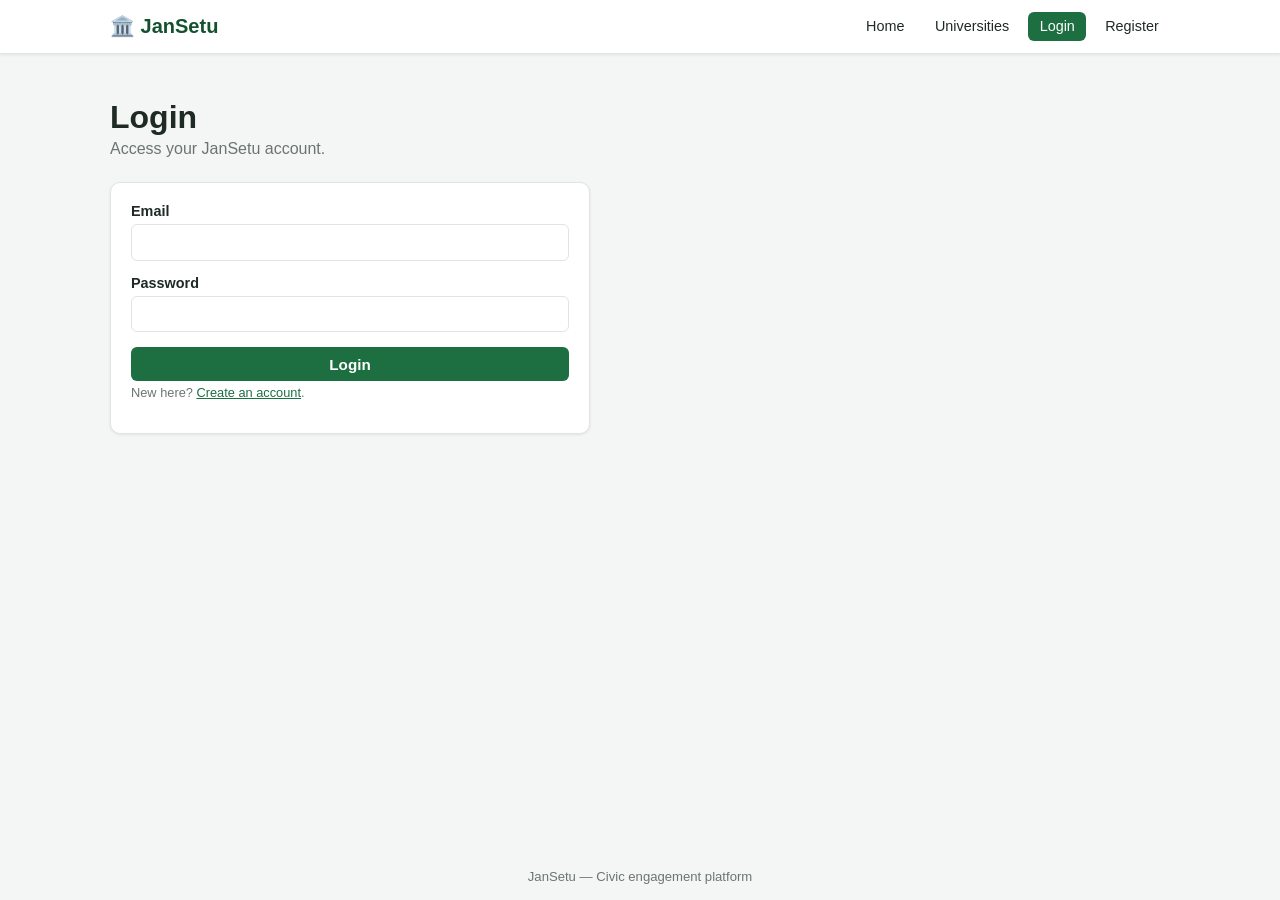
==== src/main/resources/static/admin.html @ 2b70718b "Add initial domain models and configuration classes - Introduced enums for Role, EngagementType, Ass" ====
<!DOCTYPE html>
<html lang="en">
<head>
  <meta charset="UTF-8" />
  <meta name="viewport" content="width=device-width, initial-scale=1.0" />
  <title>Admin — JanSetu</title>
  <link rel="stylesheet" href="css/styles.css" />
</head>
<body>
  <div id="site-nav"></div>

  <main class="container">
    <h1 class="page-title">Administration</h1>
    <p class="page-subtitle">Approve new accounts and reassign university assignments as needed.</p>

    <div id="approval-alert"></div>
    <div class="card">
      <h3>Pending account approvals</h3>
      <table>
        <thead>
          <tr>
            <th>Name</th>
            <th>Email</th>
            <th>Role</th>
            <th>Organization</th>
            <th>Requested</th>
            <th></th>
          </tr>
        </thead>
        <tbody id="pending-users-body"></tbody>
      </table>
      <div id="pending-empty-state" class="empty-state hidden">No pending account approvals.</div>
    </div>

    <h2 class="page-title" style="font-size:1.3rem;">University assignments</h2>
    <p class="page-subtitle">Review any university's assignments and reassign them if needed.</p>

    <div class="card" style="max-width:420px;">
      <label for="university-id">University ID</label>
      <div class="inline-actions">
        <input type="number" id="university-id" min="1" placeholder="e.g. 1" />
        <button class="btn secondary" id="load-btn">Load assignments</button>
      </div>
    </div>

    <div id="alert-box"></div>

    <div class="card hidden" id="assignments-card">
      <table>
        <thead>
          <tr>
            <th>Challenge</th>
            <th>Domain</th>
            <th>University</th>
            <th>Status</th>
            <th>Notes</th>
            <th>Reassign to</th>
          </tr>
        </thead>
        <tbody id="assignments-body"></tbody>
      </table>
      <div id="empty-state" class="empty-state hidden">No assignments found for this university yet.</div>
    </div>
  </main>

  <footer class="site-footer">JanSetu — Civic engagement platform</footer>

  <script src="js/api.js"></script>
  <script src="js/nav.js"></script>
  <script src="js/admin.js"></script>
</body>
</html>
---- src/main/resources/static/css/styles.css ----
:root {
  --color-primary: #1d6f42;
  --color-primary-dark: #14512f;
  --color-accent: #f2994a;
  --color-bg: #f4f6f5;
  --color-surface: #ffffff;
  --color-border: #e0e4e2;
  --color-text: #1f2a24;
  --color-muted: #6b7570;
  --color-danger: #c0392b;
  --color-success: #1d6f42;
  --radius: 10px;
  --shadow: 0 1px 3px rgba(0, 0, 0, 0.08);
}

* {
  box-sizing: border-box;
}

body {
  margin: 0;
  font-family: "Segoe UI", Roboto, Arial, sans-serif;
  background: var(--color-bg);
  color: var(--color-text);
  min-height: 100vh;
  display: flex;
  flex-direction: column;
}

a {
  color: var(--color-primary);
}

header.site-header {
  background: var(--color-surface);
  border-bottom: 1px solid var(--color-border);
  box-shadow: var(--shadow);
  position: sticky;
  top: 0;
  z-index: 10;
}

nav.navbar {
  max-width: 1100px;
  margin: 0 auto;
  display: flex;
  align-items: center;
  justify-content: space-between;
  padding: 0.75rem 1.25rem;
  flex-wrap: wrap;
  gap: 0.5rem;
}

.brand {
  font-size: 1.25rem;
  font-weight: 700;
  color: var(--color-primary-dark);
  text-decoration: none;
}

.nav-links {
  display: flex;
  gap: 0.5rem;
  align-items: center;
  flex-wrap: wrap;
}

.nav-links a, .nav-links button {
  text-decoration: none;
  color: var(--color-text);
  font-size: 0.9rem;
  padding: 0.4rem 0.7rem;
  border-radius: 6px;
  background: transparent;
  border: none;
  cursor: pointer;
}

.nav-links a:hover, .nav-links button:hover {
  background: var(--color-bg);
}

.nav-links .active {
  background: var(--color-primary);
  color: #fff;
}

.badge-role {
  font-size: 0.72rem;
  color: #fff;
  background: var(--color-accent);
  padding: 0.15rem 0.5rem;
  border-radius: 999px;
  margin-left: 0.35rem;
}

main.container {
  max-width: 1100px;
  margin: 0 auto;
  padding: 1.5rem 1.25rem 3rem;
  width: 100%;
  flex: 1;
}

.page-title {
  margin-bottom: 0.25rem;
}

.page-subtitle {
  color: var(--color-muted);
  margin-top: 0;
  margin-bottom: 1.5rem;
}

.card {
  background: var(--color-surface);
  border: 1px solid var(--color-border);
  border-radius: var(--radius);
  box-shadow: var(--shadow);
  padding: 1.25rem;
  margin-bottom: 1.25rem;
}

.card h2, .card h3 {
  margin-top: 0;
}

.grid {
  display: grid;
  gap: 1.25rem;
}

.grid-2 {
  grid-template-columns: repeat(auto-fit, minmax(280px, 1fr));
}

.grid-3 {
  grid-template-columns: repeat(auto-fit, minmax(220px, 1fr));
}

.stat {
  text-align: center;
}

.stat .value {
  font-size: 2rem;
  font-weight: 700;
  color: var(--color-primary);
}

.stat .label {
  color: var(--color-muted);
  font-size: 0.85rem;
}

form.stacked {
  display: flex;
  flex-direction: column;
  gap: 0.9rem;
  max-width: 480px;
}

label {
  font-weight: 600;
  font-size: 0.9rem;
  margin-bottom: 0.3rem;
  display: block;
}

input, select, textarea {
  width: 100%;
  padding: 0.55rem 0.7rem;
  border: 1px solid var(--color-border);
  border-radius: 6px;
  font-size: 0.95rem;
  font-family: inherit;
  background: #fff;
  color: var(--color-text);
}

input:focus, select:focus, textarea:focus {
  outline: 2px solid var(--color-primary);
  outline-offset: 1px;
}

textarea {
  resize: vertical;
  min-height: 90px;
}

.btn {
  display: inline-block;
  padding: 0.55rem 1.1rem;
  border-radius: 6px;
  border: none;
  background: var(--color-primary);
  color: #fff;
  font-weight: 600;
  cursor: pointer;
  font-size: 0.95rem;
  text-decoration: none;
  text-align: center;
}

.btn:hover {
  background: var(--color-primary-dark);
}

.btn.secondary {
  background: #fff;
  color: var(--color-primary);
  border: 1px solid var(--color-primary);
}

.btn.danger {
  background: var(--color-danger);
}

.btn.small {
  padding: 0.3rem 0.7rem;
  font-size: 0.82rem;
}

.btn[disabled] {
  opacity: 0.6;
  cursor: not-allowed;
}

.inline-actions {
  display: flex;
  gap: 0.5rem;
  flex-wrap: wrap;
}

.alert {
  padding: 0.7rem 0.9rem;
  border-radius: 6px;
  margin-bottom: 1rem;
  font-size: 0.9rem;
}

.alert.error {
  background: #fdecea;
  color: var(--color-danger);
  border: 1px solid #f5c6cb;
}

.alert.success {
  background: #e7f5ea;
  color: var(--color-success);
  border: 1px solid #b9e3c2;
}

.alert.info {
  background: #eef4fb;
  color: #2c5c8a;
  border: 1px solid #cfe0f2;
}

table {
  width: 100%;
  border-collapse: collapse;
  font-size: 0.9rem;
}

th, td {
  text-align: left;
  padding: 0.6rem 0.5rem;
  border-bottom: 1px solid var(--color-border);
  vertical-align: top;
}

th {
  color: var(--color-muted);
  font-weight: 600;
}

.pill {
  display: inline-block;
  padding: 0.15rem 0.6rem;
  border-radius: 999px;
  font-size: 0.75rem;
  font-weight: 600;
  background: #eef4fb;
  color: #2c5c8a;
}

.pill.status-SUBMITTED { background: #eef4fb; color: #2c5c8a; }
.pill.status-CLASSIFIED { background: #f5eefc; color: #6a3d9a; }
.pill.status-ASSIGNED { background: #fdf3e3; color: #a5680f; }
.pill.status-IN_PROGRESS { background: #fdf3e3; color: #a5680f; }
.pill.status-RESOLVED { background: #e7f5ea; color: var(--color-success); }
.pill.status-REJECTED { background: #fdecea; color: var(--color-danger); }

.muted {
  color: var(--color-muted);
}

.empty-state {
  text-align: center;
  padding: 2rem 1rem;
  color: var(--color-muted);
}

.thumb-list {
  display: flex;
  flex-wrap: wrap;
  gap: 0.6rem;
  margin-top: 0.75rem;
}

.thumb-list img, .thumb-list video {
  width: 140px;
  height: 100px;
  object-fit: cover;
  border-radius: 6px;
  border: 1px solid var(--color-border);
}

.file-link {
  display: block;
  padding: 0.5rem;
  border: 1px solid var(--color-border);
  border-radius: 6px;
  font-size: 0.85rem;
}

footer.site-footer {
  text-align: center;
  padding: 1rem;
  color: var(--color-muted);
  font-size: 0.82rem;
}

.chart-wrap {
  position: relative;
  height: 260px;
}

.hidden {
  display: none !important;
}

.help-text {
  font-size: 0.8rem;
  color: var(--color-muted);
  margin-top: 0.25rem;
}
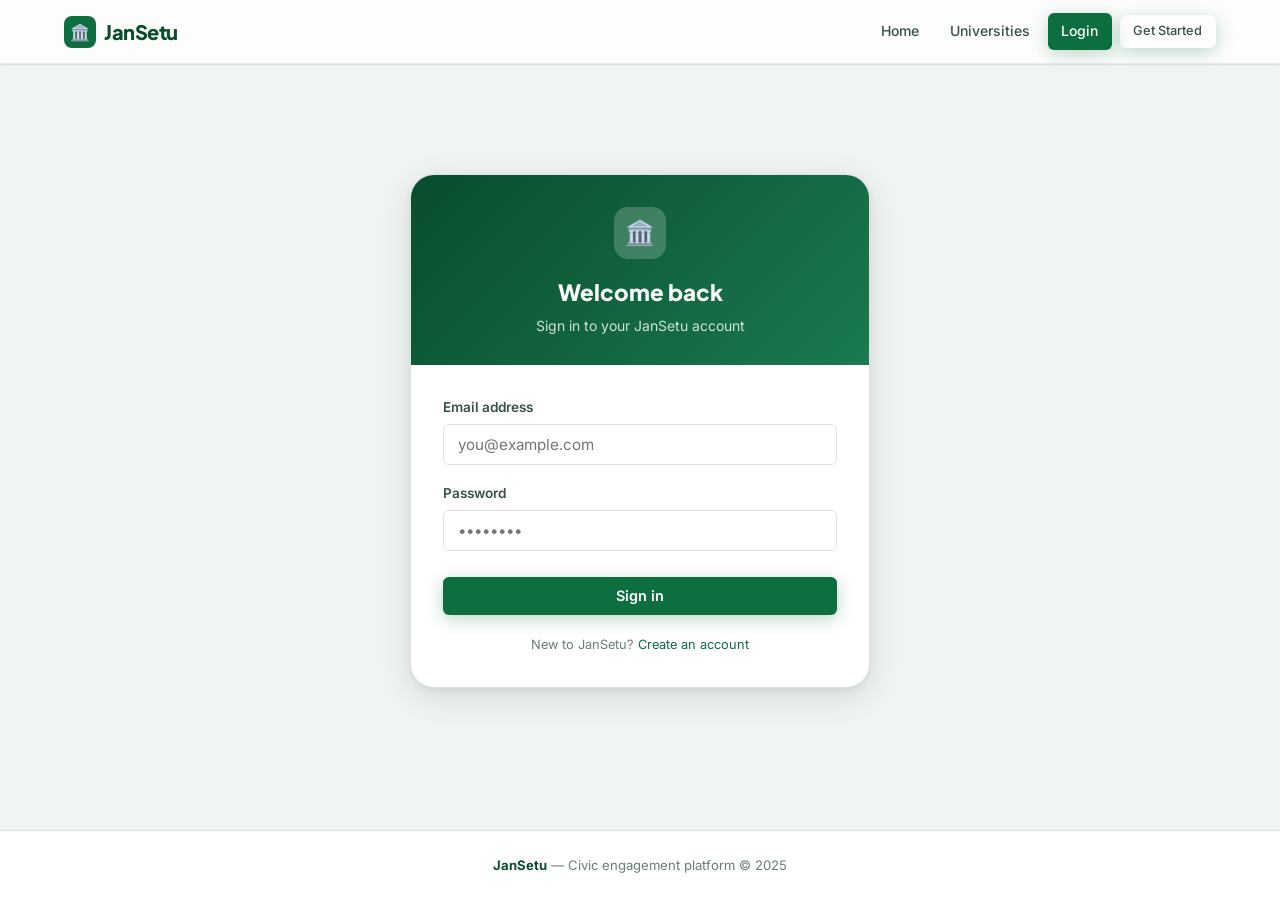
==== commit b82c6c75: "my local changes" ====
--- a/src/main/resources/static/admin.html
+++ b/src/main/resources/static/admin.html
@@ -4,66 +4,92 @@
   <meta charset="UTF-8" />
   <meta name="viewport" content="width=device-width, initial-scale=1.0" />
   <title>Admin — JanSetu</title>
+  <link rel="preconnect" href="https://fonts.googleapis.com" />
+  <link rel="preconnect" href="https://fonts.gstatic.com" crossorigin />
+  <link href="https://fonts.googleapis.com/css2?family=Inter:wght@400;500;600;700&family=Plus+Jakarta+Sans:wght@700;800&display=swap" rel="stylesheet" />
   <link rel="stylesheet" href="css/styles.css" />
 </head>
 <body>
   <div id="site-nav"></div>
 
   <main class="container">
-    <h1 class="page-title">Administration</h1>
-    <p class="page-subtitle">Approve new accounts and reassign university assignments as needed.</p>
-
-    <div id="approval-alert"></div>
-    <div class="card">
-      <h3>Pending account approvals</h3>
-      <table>
-        <thead>
-          <tr>
-            <th>Name</th>
-            <th>Email</th>
-            <th>Role</th>
-            <th>Organization</th>
-            <th>Requested</th>
-            <th></th>
-          </tr>
-        </thead>
-        <tbody id="pending-users-body"></tbody>
-      </table>
-      <div id="pending-empty-state" class="empty-state hidden">No pending account approvals.</div>
+    <div class="page-header animate-in">
+      <h1 class="page-title">Administration</h1>
+      <p class="page-subtitle">Approve new accounts and reassign university assignments as needed.</p>
     </div>
 
-    <h2 class="page-title" style="font-size:1.3rem;">University assignments</h2>
-    <p class="page-subtitle">Review any university's assignments and reassign them if needed.</p>
+    <!-- Pending Approvals -->
+    <div class="section-label animate-in" style="animation-delay:.05s">
+      <span class="slabel-icon">✅</span>
+      <h2>Pending Account Approvals</h2>
+    </div>
 
-    <div class="card" style="max-width:420px;">
+    <div class="card animate-in" style="animation-delay:.1s">
+      <div id="approval-alert"></div>
+      <div class="table-wrap">
+        <table>
+          <thead>
+            <tr>
+              <th>Name</th>
+              <th>Email</th>
+              <th>Role</th>
+              <th>Organization</th>
+              <th>Requested</th>
+              <th></th>
+            </tr>
+          </thead>
+          <tbody id="pending-users-body"></tbody>
+        </table>
+      </div>
+      <div id="pending-empty-state" class="empty-state hidden">
+        <span class="es-icon">🎉</span>
+        No pending account approvals.
+      </div>
+    </div>
+
+    <div class="divider"></div>
+
+    <!-- University Assignments -->
+    <div class="section-label animate-in" style="animation-delay:.15s">
+      <span class="slabel-icon">🎓</span>
+      <h2>University Assignments</h2>
+    </div>
+    <p class="page-subtitle" style="margin-bottom:1.25rem;">Review any university's assignments and reassign them if needed.</p>
+
+    <div class="card animate-in" style="max-width:480px;animation-delay:.2s">
       <label for="university-id">University ID</label>
-      <div class="inline-actions">
-        <input type="number" id="university-id" min="1" placeholder="e.g. 1" />
+      <div class="inline-actions" style="margin-top:0.5rem;">
+        <input type="number" id="university-id" min="1" placeholder="e.g. 1" style="max-width:180px;" />
         <button class="btn secondary" id="load-btn">Load assignments</button>
       </div>
     </div>
 
     <div id="alert-box"></div>
 
-    <div class="card hidden" id="assignments-card">
-      <table>
-        <thead>
-          <tr>
-            <th>Challenge</th>
-            <th>Domain</th>
-            <th>University</th>
-            <th>Status</th>
-            <th>Notes</th>
-            <th>Reassign to</th>
-          </tr>
-        </thead>
-        <tbody id="assignments-body"></tbody>
-      </table>
-      <div id="empty-state" class="empty-state hidden">No assignments found for this university yet.</div>
+    <div class="card hidden animate-in" id="assignments-card">
+      <div class="table-wrap">
+        <table>
+          <thead>
+            <tr>
+              <th>Challenge</th>
+              <th>Domain</th>
+              <th>University</th>
+              <th>Status</th>
+              <th>Notes</th>
+              <th>Reassign to</th>
+            </tr>
+          </thead>
+          <tbody id="assignments-body"></tbody>
+        </table>
+      </div>
+      <div id="empty-state" class="empty-state hidden">
+        <span class="es-icon">📭</span>
+        No assignments found for this university yet.
+      </div>
     </div>
   </main>
 
-  <footer class="site-footer">JanSetu — Civic engagement platform</footer>
+  <footer class="site-footer"><strong>JanSetu</strong> — Civic engagement platform &copy; 2025</footer>
 
   <script src="js/api.js"></script>
   <script src="js/nav.js"></script>
--- a/src/main/resources/static/css/styles.css
+++ b/src/main/resources/static/css/styles.css
@@ -1,348 +1,766 @@
+/* ============================================================
+   JanSetu — Professional Design System
+   ============================================================ */
+
+@import url('https://fonts.googleapis.com/css2?family=Inter:wght@400;500;600;700&family=Plus+Jakarta+Sans:wght@700;800&display=swap');
+
+/* ── Design Tokens ─────────────────────────────────────────── */
 :root {
-  --color-primary: #1d6f42;
-  --color-primary-dark: #14512f;
-  --color-accent: #f2994a;
-  --color-bg: #f4f6f5;
-  --color-surface: #ffffff;
-  --color-border: #e0e4e2;
-  --color-text: #1f2a24;
-  --color-muted: #6b7570;
-  --color-danger: #c0392b;
-  --color-success: #1d6f42;
-  --radius: 10px;
-  --shadow: 0 1px 3px rgba(0, 0, 0, 0.08);
-}
-
-* {
-  box-sizing: border-box;
-}
+  --clr-primary:        #0d6e3f;
+  --clr-primary-dark:   #094d2c;
+  --clr-primary-light:  #e6f4ec;
+  --clr-accent:         #e8994a;
+  --clr-accent-light:   #fef4e8;
+
+  --clr-bg:             #f0f4f2;
+  --clr-surface:        #ffffff;
+  --clr-surface-2:      #f8faf9;
+  --clr-border:         #dde5e1;
+  --clr-border-strong:  #c4d0ca;
+
+  --clr-text:           #111c17;
+  --clr-text-2:         #3a4f45;
+  --clr-muted:          #6b7d75;
+
+  --clr-danger:         #c0392b;
+  --clr-danger-light:   #fdecea;
+  --clr-success:        #0d6e3f;
+  --clr-success-light:  #e6f4ec;
+  --clr-info:           #1a5fa8;
+  --clr-info-light:     #eaf0fb;
+
+  --radius-sm:   6px;
+  --radius:      12px;
+  --radius-lg:   18px;
+  --radius-xl:   24px;
+
+  --shadow-xs:  0 1px 2px rgba(0,0,0,.06);
+  --shadow-sm:  0 2px 6px rgba(0,0,0,.07), 0 0 1px rgba(0,0,0,.04);
+  --shadow:     0 4px 16px rgba(0,0,0,.09), 0 1px 3px rgba(0,0,0,.05);
+  --shadow-lg:  0 8px 32px rgba(0,0,0,.12), 0 2px 6px rgba(0,0,0,.06);
+  --shadow-primary: 0 4px 18px rgba(13,110,63,.28);
+
+  --transition: 0.2s cubic-bezier(0.4, 0, 0.2, 1);
+
+  --nav-h: 64px;
+}
+
+/* ── Reset ─────────────────────────────────────────────────── */
+*, *::before, *::after { box-sizing: border-box; margin: 0; padding: 0; }
+
+html { scroll-behavior: smooth; }
 
 body {
-  margin: 0;
-  font-family: "Segoe UI", Roboto, Arial, sans-serif;
-  background: var(--color-bg);
-  color: var(--color-text);
+  font-family: 'Inter', 'Segoe UI', Roboto, sans-serif;
+  background: var(--clr-bg);
+  color: var(--clr-text);
   min-height: 100vh;
   display: flex;
   flex-direction: column;
-}
-
-a {
-  color: var(--color-primary);
-}
-
+  line-height: 1.6;
+  -webkit-font-smoothing: antialiased;
+}
+
+a { color: var(--clr-primary); text-decoration: none; }
+a:hover { color: var(--clr-primary-dark); }
+img, video { display: block; max-width: 100%; }
+
+/* ── Animations ────────────────────────────────────────────── */
+@keyframes fadeUp {
+  from { opacity: 0; transform: translateY(16px); }
+  to   { opacity: 1; transform: translateY(0); }
+}
+@keyframes pulse {
+  0%, 100% { opacity: 1; }
+  50%       { opacity: .45; }
+}
+@keyframes shimmer {
+  0%   { background-position: -400px 0; }
+  100% { background-position: 400px 0; }
+}
+
+.animate-in {
+  animation: fadeUp 0.45s var(--transition) both;
+}
+
+/* ── Navigation ────────────────────────────────────────────── */
 header.site-header {
-  background: var(--color-surface);
-  border-bottom: 1px solid var(--color-border);
-  box-shadow: var(--shadow);
   position: sticky;
   top: 0;
-  z-index: 10;
+  z-index: 100;
+  height: var(--nav-h);
+  background: rgba(255, 255, 255, 0.82);
+  backdrop-filter: blur(14px);
+  -webkit-backdrop-filter: blur(14px);
+  border-bottom: 1px solid rgba(0,0,0,.07);
+  box-shadow: 0 1px 0 rgba(0,0,0,.04), var(--shadow-xs);
 }
 
 nav.navbar {
-  max-width: 1100px;
+  max-width: 1200px;
   margin: 0 auto;
+  height: 100%;
   display: flex;
   align-items: center;
   justify-content: space-between;
-  padding: 0.75rem 1.25rem;
+  padding: 0 1.5rem;
+  gap: 1rem;
+}
+
+.brand {
+  display: flex;
+  align-items: center;
+  gap: 0.5rem;
+  font-family: 'Plus Jakarta Sans', sans-serif;
+  font-size: 1.25rem;
+  font-weight: 800;
+  color: var(--clr-primary-dark);
+  letter-spacing: -0.5px;
+  white-space: nowrap;
+}
+.brand:hover { color: var(--clr-primary); }
+.brand-icon {
+  width: 32px; height: 32px;
+  background: var(--clr-primary);
+  border-radius: 8px;
+  display: flex; align-items: center; justify-content: center;
+  font-size: 1rem;
+  flex-shrink: 0;
+}
+
+.nav-links {
+  display: flex;
+  align-items: center;
+  gap: 0.25rem;
   flex-wrap: wrap;
-  gap: 0.5rem;
-}
-
-.brand {
-  font-size: 1.25rem;
-  font-weight: 700;
-  color: var(--color-primary-dark);
+}
+
+.nav-links a,
+.nav-links button {
   text-decoration: none;
-}
-
-.nav-links {
-  display: flex;
-  gap: 0.5rem;
-  align-items: center;
-  flex-wrap: wrap;
-}
-
-.nav-links a, .nav-links button {
-  text-decoration: none;
-  color: var(--color-text);
-  font-size: 0.9rem;
-  padding: 0.4rem 0.7rem;
-  border-radius: 6px;
+  color: var(--clr-text-2);
+  font-size: 0.875rem;
+  font-weight: 500;
+  padding: 0.45rem 0.85rem;
+  border-radius: var(--radius-sm);
   background: transparent;
   border: none;
   cursor: pointer;
-}
-
-.nav-links a:hover, .nav-links button:hover {
-  background: var(--color-bg);
+  transition: background var(--transition), color var(--transition);
+  font-family: inherit;
+}
+
+.nav-links a:hover,
+.nav-links button:hover {
+  background: var(--clr-primary-light);
+  color: var(--clr-primary-dark);
 }
 
 .nav-links .active {
-  background: var(--color-primary);
+  background: var(--clr-primary);
+  color: #fff !important;
+  box-shadow: var(--shadow-primary);
+}
+
+#nav-logout-btn {
+  color: var(--clr-muted) !important;
+  border: 1px solid var(--clr-border) !important;
+}
+#nav-logout-btn:hover {
+  background: var(--clr-danger-light) !important;
+  color: var(--clr-danger) !important;
+  border-color: #f5c6cb !important;
+}
+
+.badge-role {
+  display: inline-flex;
+  align-items: center;
+  font-size: 0.7rem;
+  font-weight: 700;
+  letter-spacing: 0.04em;
+  text-transform: uppercase;
   color: #fff;
-}
-
-.badge-role {
-  font-size: 0.72rem;
-  color: #fff;
-  background: var(--color-accent);
-  padding: 0.15rem 0.5rem;
+  background: var(--clr-accent);
+  padding: 0.18rem 0.55rem;
   border-radius: 999px;
-  margin-left: 0.35rem;
-}
-
+  margin-left: 0.4rem;
+}
+
+.nav-user {
+  display: flex;
+  align-items: center;
+  gap: 0.4rem;
+  font-size: 0.875rem;
+  font-weight: 500;
+  color: var(--clr-text-2);
+  padding: 0.3rem 0.6rem;
+  background: var(--clr-surface-2);
+  border-radius: var(--radius-sm);
+  border: 1px solid var(--clr-border);
+}
+
+/* ── Layout ────────────────────────────────────────────────── */
 main.container {
-  max-width: 1100px;
+  max-width: 1200px;
   margin: 0 auto;
-  padding: 1.5rem 1.25rem 3rem;
+  padding: 2rem 1.5rem 4rem;
   width: 100%;
   flex: 1;
 }
 
+/* ── Hero / Page Header ────────────────────────────────────── */
+.page-header {
+  margin-bottom: 2rem;
+  animation: fadeUp 0.4s ease both;
+}
+
 .page-title {
-  margin-bottom: 0.25rem;
+  font-family: 'Plus Jakarta Sans', sans-serif;
+  font-size: clamp(1.6rem, 4vw, 2.25rem);
+  font-weight: 800;
+  color: var(--clr-text);
+  letter-spacing: -0.5px;
+  line-height: 1.2;
+  margin-bottom: 0.4rem;
 }
 
 .page-subtitle {
-  color: var(--color-muted);
+  color: var(--clr-muted);
+  font-size: 1rem;
+  max-width: 600px;
+}
+
+/* Hero gradient banner on homepage */
+.hero-banner {
+  background: linear-gradient(135deg, var(--clr-primary-dark) 0%, #1a7a4f 60%, #2e9e6b 100%);
+  border-radius: var(--radius-xl);
+  padding: 3rem 2.5rem;
+  margin-bottom: 2.5rem;
+  color: #fff;
+  position: relative;
+  overflow: hidden;
+  animation: fadeUp 0.5s ease both;
+}
+.hero-banner::before {
+  content: '';
+  position: absolute;
+  top: -60px; right: -60px;
+  width: 260px; height: 260px;
+  background: rgba(255,255,255,.07);
+  border-radius: 50%;
+}
+.hero-banner::after {
+  content: '';
+  position: absolute;
+  bottom: -40px; left: 30%;
+  width: 180px; height: 180px;
+  background: rgba(255,255,255,.05);
+  border-radius: 50%;
+}
+.hero-banner .page-title { color: #fff; }
+.hero-banner .page-subtitle { color: rgba(255,255,255,.8); }
+.hero-cta { margin-top: 1.5rem; display: flex; gap: 0.75rem; flex-wrap: wrap; }
+
+/* ── Cards ─────────────────────────────────────────────────── */
+.card {
+  background: var(--clr-surface);
+  border: 1px solid var(--clr-border);
+  border-radius: var(--radius);
+  box-shadow: var(--shadow-sm);
+  padding: 1.5rem;
+  margin-bottom: 1.25rem;
+  transition: box-shadow var(--transition), transform var(--transition);
+}
+
+.card:hover {
+  box-shadow: var(--shadow);
+  transform: translateY(-1px);
+}
+
+.card-header {
+  display: flex;
+  align-items: center;
+  gap: 0.6rem;
+  margin-bottom: 1.25rem;
+  padding-bottom: 0.9rem;
+  border-bottom: 1px solid var(--clr-border);
+}
+.card-header h2,
+.card-header h3 {
+  margin: 0;
+  font-family: 'Plus Jakarta Sans', sans-serif;
+  font-weight: 700;
+  color: var(--clr-text);
+}
+.card-icon {
+  width: 36px; height: 36px;
+  border-radius: 8px;
+  display: flex; align-items: center; justify-content: center;
+  font-size: 1rem;
+  background: var(--clr-primary-light);
+  flex-shrink: 0;
+}
+
+.card h2, .card h3 {
+  font-family: 'Plus Jakarta Sans', sans-serif;
+  font-weight: 700;
   margin-top: 0;
-  margin-bottom: 1.5rem;
-}
-
-.card {
-  background: var(--color-surface);
-  border: 1px solid var(--color-border);
-  border-radius: var(--radius);
-  box-shadow: var(--shadow);
-  padding: 1.25rem;
-  margin-bottom: 1.25rem;
-}
-
-.card h2, .card h3 {
-  margin-top: 0;
-}
-
-.grid {
-  display: grid;
-  gap: 1.25rem;
-}
-
-.grid-2 {
-  grid-template-columns: repeat(auto-fit, minmax(280px, 1fr));
-}
-
-.grid-3 {
-  grid-template-columns: repeat(auto-fit, minmax(220px, 1fr));
-}
-
+  margin-bottom: 0.75rem;
+  color: var(--clr-text);
+}
+
+/* Feature / Role cards */
+.feature-card {
+  background: var(--clr-surface);
+  border: 1.5px solid var(--clr-border);
+  border-radius: var(--radius-lg);
+  padding: 2rem 1.5rem;
+  text-align: center;
+  transition: border-color var(--transition), box-shadow var(--transition), transform var(--transition);
+  cursor: default;
+}
+.feature-card:hover {
+  border-color: var(--clr-primary);
+  box-shadow: var(--shadow-lg);
+  transform: translateY(-3px);
+}
+.feature-card .fc-icon {
+  width: 60px; height: 60px;
+  border-radius: 14px;
+  display: flex; align-items: center; justify-content: center;
+  font-size: 1.75rem;
+  background: var(--clr-primary-light);
+  margin: 0 auto 1.25rem;
+}
+.feature-card h3 {
+  font-family: 'Plus Jakarta Sans', sans-serif;
+  font-size: 1.1rem;
+  font-weight: 700;
+  margin-bottom: 0.6rem;
+  color: var(--clr-text);
+}
+.feature-card p { color: var(--clr-muted); font-size: 0.9rem; margin-bottom: 1.25rem; }
+
+/* ── Stat Cards ─────────────────────────────────────────────── */
 .stat {
   text-align: center;
-}
-
+  padding: 1.5rem 1rem;
+}
 .stat .value {
-  font-size: 2rem;
-  font-weight: 700;
-  color: var(--color-primary);
-}
-
+  font-family: 'Plus Jakarta Sans', sans-serif;
+  font-size: 2.5rem;
+  font-weight: 800;
+  background: linear-gradient(135deg, var(--clr-primary), #2e9e6b);
+  -webkit-background-clip: text;
+  -webkit-text-fill-color: transparent;
+  background-clip: text;
+  line-height: 1.1;
+}
 .stat .label {
-  color: var(--color-muted);
-  font-size: 0.85rem;
-}
-
+  color: var(--clr-muted);
+  font-size: 0.83rem;
+  font-weight: 500;
+  margin-top: 0.35rem;
+  text-transform: uppercase;
+  letter-spacing: 0.04em;
+}
+
+/* ── Grid ───────────────────────────────────────────────────── */
+.grid { display: grid; gap: 1.25rem; }
+.grid-2 { grid-template-columns: repeat(auto-fit, minmax(300px, 1fr)); }
+.grid-3 { grid-template-columns: repeat(auto-fit, minmax(230px, 1fr)); }
+
+/* ── Buttons ────────────────────────────────────────────────── */
+.btn {
+  display: inline-flex;
+  align-items: center;
+  justify-content: center;
+  gap: 0.4rem;
+  padding: 0.65rem 1.4rem;
+  border-radius: var(--radius-sm);
+  border: none;
+  background: var(--clr-primary);
+  color: #fff;
+  font-family: inherit;
+  font-weight: 600;
+  font-size: 0.9rem;
+  cursor: pointer;
+  text-decoration: none;
+  text-align: center;
+  transition: background var(--transition), box-shadow var(--transition), transform var(--transition);
+  box-shadow: var(--shadow-primary);
+  white-space: nowrap;
+}
+.btn:hover {
+  background: var(--clr-primary-dark);
+  box-shadow: 0 6px 22px rgba(13,110,63,.35);
+  transform: translateY(-1px);
+  color: #fff;
+}
+.btn:active { transform: translateY(0); }
+.btn:disabled, .btn[disabled] {
+  opacity: 0.55;
+  cursor: not-allowed;
+  transform: none;
+  box-shadow: none;
+}
+
+.btn.secondary {
+  background: var(--clr-surface);
+  color: var(--clr-primary);
+  border: 1.5px solid var(--clr-primary);
+  box-shadow: none;
+}
+.btn.secondary:hover {
+  background: var(--clr-primary-light);
+  box-shadow: none;
+  color: var(--clr-primary-dark);
+}
+
+.btn.outline-white {
+  background: transparent;
+  color: #fff;
+  border: 1.5px solid rgba(255,255,255,.6);
+  box-shadow: none;
+}
+.btn.outline-white:hover {
+  background: rgba(255,255,255,.15);
+  border-color: #fff;
+  color: #fff;
+  box-shadow: none;
+}
+
+.btn.danger {
+  background: var(--clr-danger);
+  box-shadow: 0 4px 14px rgba(192,57,43,.3);
+}
+.btn.danger:hover { background: #a93226; }
+
+.btn.small {
+  padding: 0.4rem 0.85rem;
+  font-size: 0.8rem;
+  border-radius: var(--radius-sm);
+}
+
+.inline-actions {
+  display: flex;
+  gap: 0.6rem;
+  flex-wrap: wrap;
+  align-items: center;
+}
+
+/* ── Forms ─────────────────────────────────────────────────── */
 form.stacked {
   display: flex;
   flex-direction: column;
-  gap: 0.9rem;
-  max-width: 480px;
+  gap: 1.1rem;
+}
+
+.form-group {
+  display: flex;
+  flex-direction: column;
+  gap: 0.35rem;
 }
 
 label {
   font-weight: 600;
-  font-size: 0.9rem;
+  font-size: 0.85rem;
+  color: var(--clr-text-2);
+  display: block;
   margin-bottom: 0.3rem;
-  display: block;
-}
-
-input, select, textarea {
+}
+
+input:not([type='file']):not([type='checkbox']):not([type='radio']),
+select,
+textarea {
   width: 100%;
-  padding: 0.55rem 0.7rem;
-  border: 1px solid var(--color-border);
-  border-radius: 6px;
+  padding: 0.65rem 0.9rem;
+  border: 1.5px solid var(--clr-border);
+  border-radius: var(--radius-sm);
   font-size: 0.95rem;
   font-family: inherit;
-  background: #fff;
-  color: var(--color-text);
-}
-
-input:focus, select:focus, textarea:focus {
-  outline: 2px solid var(--color-primary);
-  outline-offset: 1px;
+  background: var(--clr-surface);
+  color: var(--clr-text);
+  transition: border-color var(--transition), box-shadow var(--transition);
+  outline: none;
+}
+
+input:not([type='file']):not([type='checkbox']):not([type='radio']):focus,
+select:focus,
+textarea:focus {
+  border-color: var(--clr-primary);
+  box-shadow: 0 0 0 3px rgba(13,110,63,.14);
+}
+
+input:not([type='file']):not([type='checkbox']):not([type='radio']):hover,
+select:hover,
+textarea:hover {
+  border-color: var(--clr-border-strong);
 }
 
 textarea {
   resize: vertical;
-  min-height: 90px;
-}
-
-.btn {
-  display: inline-block;
-  padding: 0.55rem 1.1rem;
-  border-radius: 6px;
-  border: none;
-  background: var(--color-primary);
+  min-height: 100px;
+}
+
+input[type='file'] {
+  width: 100%;
+  padding: 0.6rem 0.9rem;
+  border: 2px dashed var(--clr-border);
+  border-radius: var(--radius-sm);
+  font-size: 0.9rem;
+  font-family: inherit;
+  background: var(--clr-surface-2);
+  color: var(--clr-muted);
+  cursor: pointer;
+  transition: border-color var(--transition), background var(--transition);
+}
+input[type='file']:hover {
+  border-color: var(--clr-primary);
+  background: var(--clr-primary-light);
+}
+
+/* Auth card layout */
+.auth-layout {
+  min-height: calc(100vh - var(--nav-h) - 80px);
+  display: flex;
+  align-items: center;
+  justify-content: center;
+}
+.auth-card {
+  width: 100%;
+  max-width: 460px;
+  background: var(--clr-surface);
+  border: 1px solid var(--clr-border);
+  border-radius: var(--radius-xl);
+  box-shadow: var(--shadow-lg);
+  overflow: hidden;
+  animation: fadeUp 0.4s ease both;
+}
+.auth-card-header {
+  background: linear-gradient(135deg, var(--clr-primary-dark), #1a7a4f);
+  padding: 2rem 2rem 1.75rem;
+  text-align: center;
   color: #fff;
-  font-weight: 600;
-  cursor: pointer;
-  font-size: 0.95rem;
-  text-decoration: none;
-  text-align: center;
-}
-
-.btn:hover {
-  background: var(--color-primary-dark);
-}
-
-.btn.secondary {
-  background: #fff;
-  color: var(--color-primary);
-  border: 1px solid var(--color-primary);
-}
-
-.btn.danger {
-  background: var(--color-danger);
-}
-
-.btn.small {
-  padding: 0.3rem 0.7rem;
-  font-size: 0.82rem;
-}
-
-.btn[disabled] {
-  opacity: 0.6;
-  cursor: not-allowed;
-}
-
-.inline-actions {
-  display: flex;
-  gap: 0.5rem;
-  flex-wrap: wrap;
-}
-
+}
+.auth-card-header .auth-logo {
+  width: 52px; height: 52px;
+  background: rgba(255,255,255,.2);
+  border-radius: 14px;
+  display: flex; align-items: center; justify-content: center;
+  font-size: 1.5rem;
+  margin: 0 auto 1rem;
+}
+.auth-card-header h1 {
+  font-family: 'Plus Jakarta Sans', sans-serif;
+  font-size: 1.4rem;
+  font-weight: 800;
+  margin-bottom: 0.25rem;
+}
+.auth-card-header p { font-size: 0.875rem; opacity: .8; }
+.auth-card-body { padding: 2rem; }
+
+/* ── Alerts ─────────────────────────────────────────────────── */
 .alert {
-  padding: 0.7rem 0.9rem;
-  border-radius: 6px;
+  display: flex;
+  align-items: flex-start;
+  gap: 0.6rem;
+  padding: 0.85rem 1rem;
+  border-radius: var(--radius-sm);
   margin-bottom: 1rem;
-  font-size: 0.9rem;
-}
-
+  font-size: 0.875rem;
+  font-weight: 500;
+  animation: fadeUp 0.3s ease both;
+}
 .alert.error {
-  background: #fdecea;
-  color: var(--color-danger);
+  background: var(--clr-danger-light);
+  color: var(--clr-danger);
   border: 1px solid #f5c6cb;
 }
-
 .alert.success {
-  background: #e7f5ea;
-  color: var(--color-success);
+  background: var(--clr-success-light);
+  color: var(--clr-success);
   border: 1px solid #b9e3c2;
 }
-
 .alert.info {
-  background: #eef4fb;
-  color: #2c5c8a;
+  background: var(--clr-info-light);
+  color: var(--clr-info);
   border: 1px solid #cfe0f2;
+}
+
+/* ── Tables ─────────────────────────────────────────────────── */
+.table-wrap {
+  overflow-x: auto;
+  border-radius: var(--radius-sm);
+  border: 1px solid var(--clr-border);
 }
 
 table {
   width: 100%;
   border-collapse: collapse;
+  font-size: 0.875rem;
+}
+
+thead {
+  background: var(--clr-surface-2);
+  position: sticky;
+  top: 0;
+  z-index: 1;
+}
+
+th {
+  text-align: left;
+  padding: 0.75rem 1rem;
+  font-size: 0.78rem;
+  font-weight: 700;
+  text-transform: uppercase;
+  letter-spacing: 0.06em;
+  color: var(--clr-muted);
+  border-bottom: 1px solid var(--clr-border);
+  white-space: nowrap;
+}
+
+td {
+  text-align: left;
+  padding: 0.8rem 1rem;
+  border-bottom: 1px solid var(--clr-border);
+  vertical-align: middle;
+  color: var(--clr-text-2);
+}
+
+tbody tr:last-child td { border-bottom: none; }
+tbody tr:hover { background: var(--clr-surface-2); }
+
+/* ── Pills / Badges ─────────────────────────────────────────── */
+.pill {
+  display: inline-flex;
+  align-items: center;
+  gap: 0.3rem;
+  padding: 0.25rem 0.7rem;
+  border-radius: 999px;
+  font-size: 0.72rem;
+  font-weight: 700;
+  letter-spacing: 0.03em;
+  text-transform: uppercase;
+}
+
+.pill.status-SUBMITTED  { background: var(--clr-info-light);    color: var(--clr-info);    border: 1px solid #cfe0f2; }
+.pill.status-CLASSIFIED { background: #f5eefc; color: #6a3d9a;  border: 1px solid #ddc8f5; }
+.pill.status-ASSIGNED   { background: var(--clr-accent-light);  color: #a5680f; border: 1px solid #f5d7a8; }
+.pill.status-IN_PROGRESS{ background: #fff8e6; color: #a5680f;  border: 1px solid #f5d7a8; }
+.pill.status-RESOLVED   { background: var(--clr-success-light); color: var(--clr-success); border: 1px solid #b9e3c2; }
+.pill.status-REJECTED   { background: var(--clr-danger-light);  color: var(--clr-danger);  border: 1px solid #f5c6cb; }
+
+/* ── Section labels ─────────────────────────────────────────── */
+.section-label {
+  display: flex;
+  align-items: center;
+  gap: 0.6rem;
+  margin-bottom: 1.25rem;
+}
+.section-label h2 {
+  font-family: 'Plus Jakarta Sans', sans-serif;
+  font-size: 1.15rem;
+  font-weight: 700;
+  color: var(--clr-text);
+  margin: 0;
+}
+.section-label .slabel-icon {
+  width: 32px; height: 32px;
+  border-radius: 8px;
+  background: var(--clr-primary-light);
+  display: flex; align-items: center; justify-content: center;
+  font-size: 0.95rem;
+}
+
+/* ── Utility ────────────────────────────────────────────────── */
+.muted    { color: var(--clr-muted); }
+.hidden   { display: none !important; }
+
+.help-text {
+  font-size: 0.8rem;
+  color: var(--clr-muted);
+  margin-top: 0.3rem;
+}
+
+.empty-state {
+  display: flex;
+  flex-direction: column;
+  align-items: center;
+  gap: 0.5rem;
+  text-align: center;
+  padding: 3rem 1rem;
+  color: var(--clr-muted);
   font-size: 0.9rem;
 }
-
-th, td {
-  text-align: left;
-  padding: 0.6rem 0.5rem;
-  border-bottom: 1px solid var(--color-border);
-  vertical-align: top;
-}
-
-th {
-  color: var(--color-muted);
-  font-weight: 600;
-}
-
-.pill {
-  display: inline-block;
-  padding: 0.15rem 0.6rem;
-  border-radius: 999px;
-  font-size: 0.75rem;
-  font-weight: 600;
-  background: #eef4fb;
-  color: #2c5c8a;
-}
-
-.pill.status-SUBMITTED { background: #eef4fb; color: #2c5c8a; }
-.pill.status-CLASSIFIED { background: #f5eefc; color: #6a3d9a; }
-.pill.status-ASSIGNED { background: #fdf3e3; color: #a5680f; }
-.pill.status-IN_PROGRESS { background: #fdf3e3; color: #a5680f; }
-.pill.status-RESOLVED { background: #e7f5ea; color: var(--color-success); }
-.pill.status-REJECTED { background: #fdecea; color: var(--color-danger); }
-
-.muted {
-  color: var(--color-muted);
-}
-
-.empty-state {
-  text-align: center;
-  padding: 2rem 1rem;
-  color: var(--color-muted);
-}
-
-.thumb-list {
-  display: flex;
-  flex-wrap: wrap;
-  gap: 0.6rem;
-  margin-top: 0.75rem;
-}
-
-.thumb-list img, .thumb-list video {
-  width: 140px;
-  height: 100px;
-  object-fit: cover;
-  border-radius: 6px;
-  border: 1px solid var(--color-border);
-}
-
-.file-link {
-  display: block;
-  padding: 0.5rem;
-  border: 1px solid var(--color-border);
-  border-radius: 6px;
-  font-size: 0.85rem;
-}
-
-footer.site-footer {
-  text-align: center;
-  padding: 1rem;
-  color: var(--color-muted);
-  font-size: 0.82rem;
-}
-
+.empty-state .es-icon {
+  font-size: 2.5rem;
+  opacity: .4;
+  margin-bottom: 0.25rem;
+}
+
+.divider {
+  height: 1px;
+  background: var(--clr-border);
+  margin: 1.5rem 0;
+}
+
+/* ── Chart Wrapper ──────────────────────────────────────────── */
 .chart-wrap {
   position: relative;
   height: 260px;
 }
 
-.hidden {
-  display: none !important;
-}
-
-.help-text {
-  font-size: 0.8rem;
-  color: var(--color-muted);
-  margin-top: 0.25rem;
-}
+/* ── Media thumbnails ───────────────────────────────────────── */
+.thumb-list {
+  display: grid;
+  grid-template-columns: repeat(auto-fill, minmax(140px, 1fr));
+  gap: 0.75rem;
+  margin-top: 0.75rem;
+}
+
+.thumb-list img, .thumb-list video {
+  width: 100%;
+  height: 110px;
+  object-fit: cover;
+  border-radius: var(--radius-sm);
+  border: 1px solid var(--clr-border);
+  transition: transform var(--transition), box-shadow var(--transition);
+}
+.thumb-list img:hover, .thumb-list video:hover {
+  transform: scale(1.02);
+  box-shadow: var(--shadow);
+}
+
+.file-link {
+  display: flex;
+  align-items: center;
+  gap: 0.5rem;
+  padding: 0.55rem 0.75rem;
+  border: 1px solid var(--clr-border);
+  border-radius: var(--radius-sm);
+  font-size: 0.85rem;
+  color: var(--clr-primary);
+  transition: background var(--transition);
+}
+.file-link:hover { background: var(--clr-primary-light); }
+
+/* ── Footer ─────────────────────────────────────────────────── */
+footer.site-footer {
+  text-align: center;
+  padding: 1.5rem 1rem;
+  color: var(--clr-muted);
+  font-size: 0.82rem;
+  border-top: 1px solid var(--clr-border);
+  background: var(--clr-surface);
+}
+footer.site-footer strong { color: var(--clr-primary-dark); }
+
+/* ── Responsive ─────────────────────────────────────────────── */
+@media (max-width: 700px) {
+  main.container { padding: 1.25rem 1rem 3rem; }
+  .hero-banner { padding: 2rem 1.25rem; border-radius: var(--radius-lg); }
+  .auth-card { border-radius: var(--radius-lg); }
+  nav.navbar { padding: 0 1rem; }
+  .page-title { font-size: 1.5rem; }
+}
